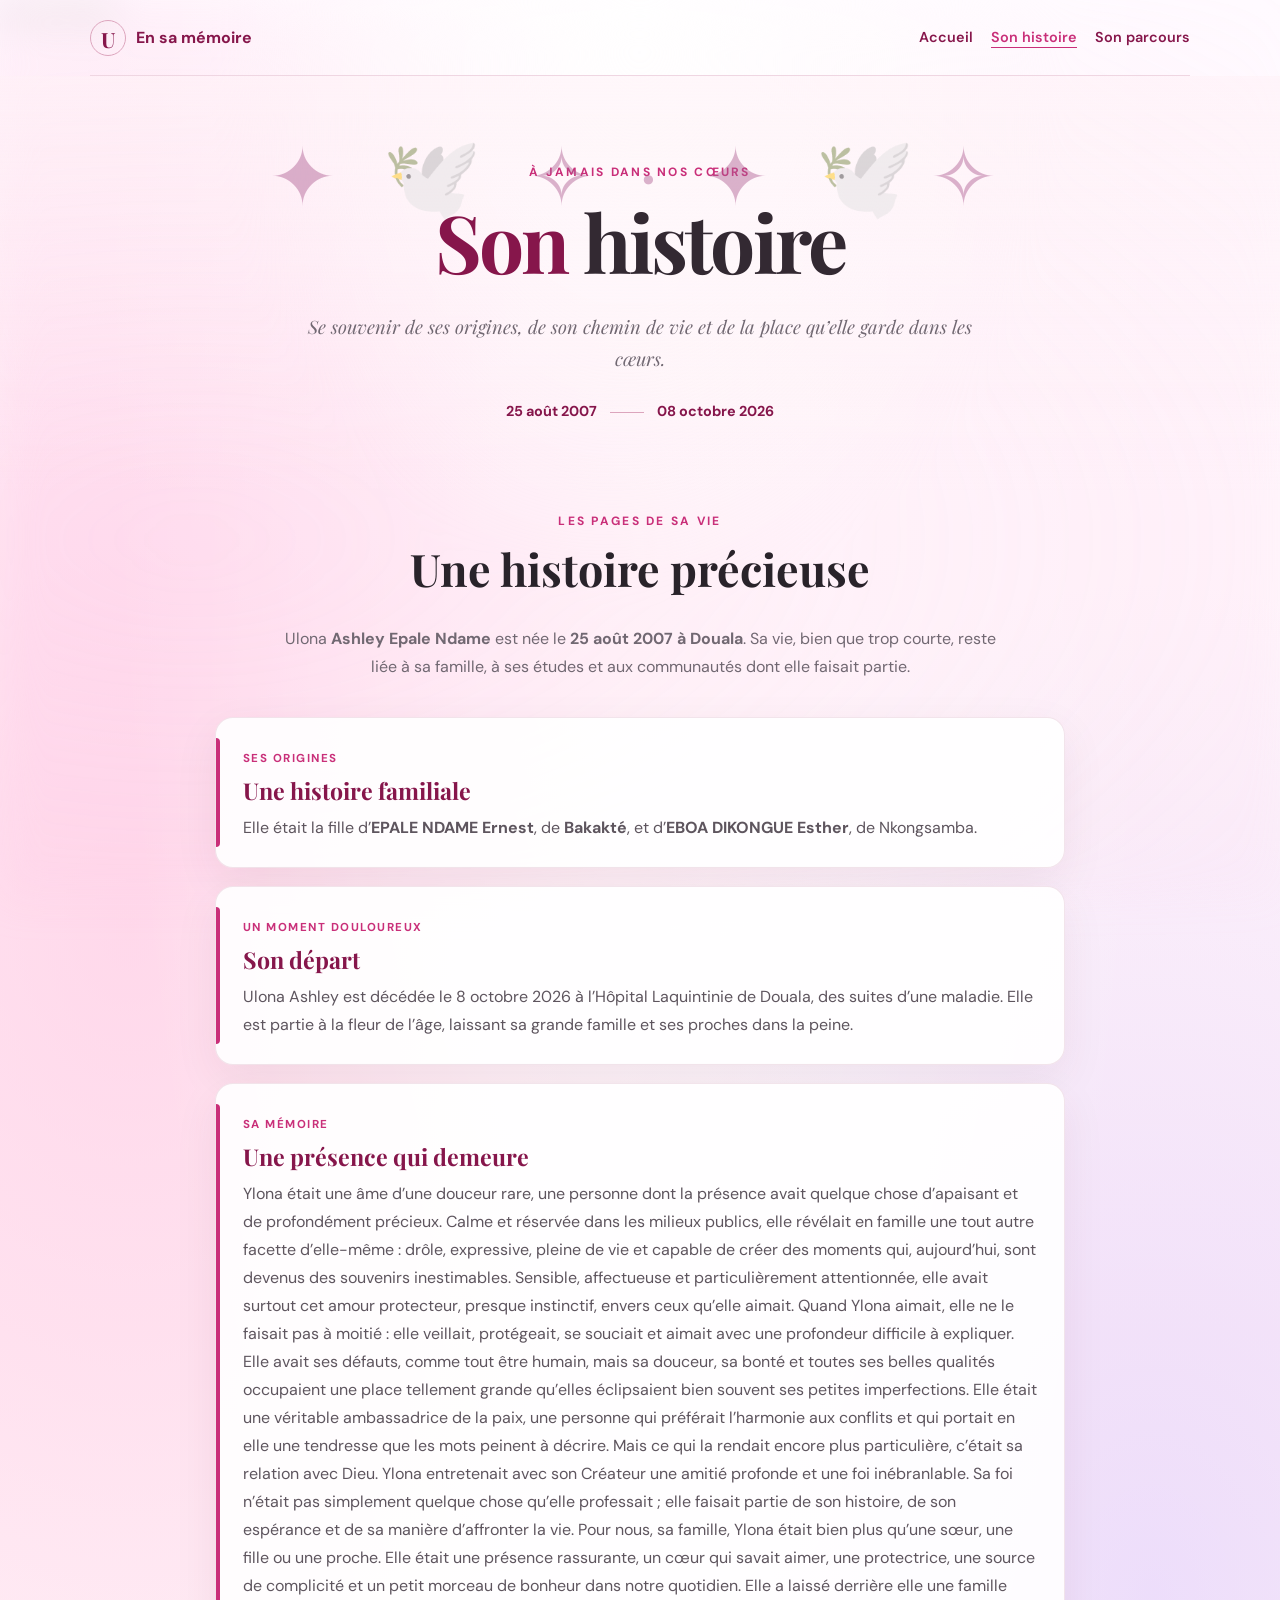
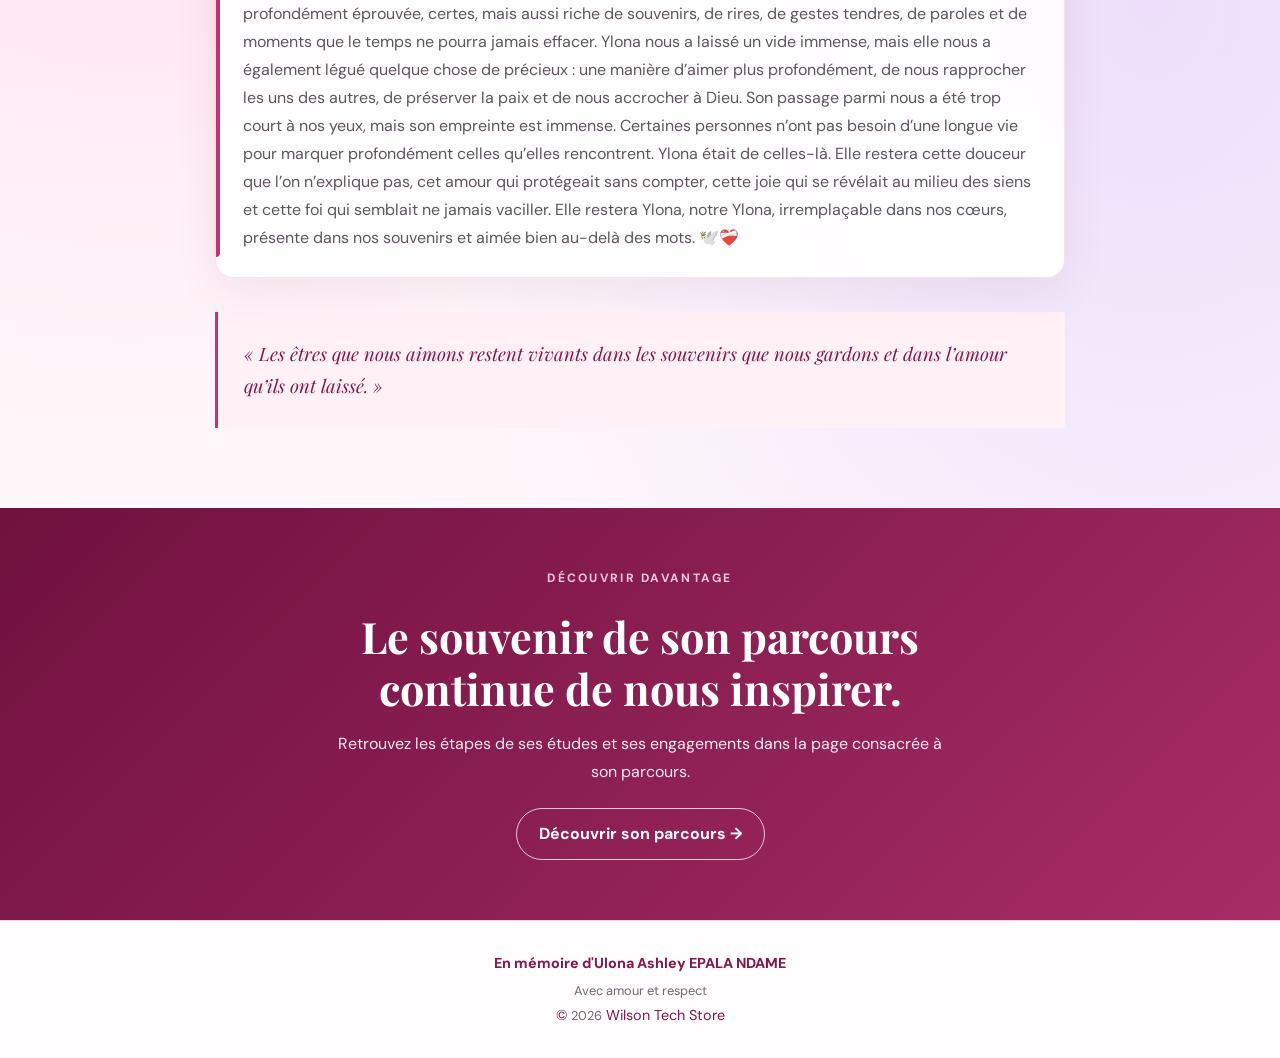
==== histoire.html @ ad50b317 "Add files via upload" ====
<!DOCTYPE html>
<html lang="fr">
<head>
  <meta charset="UTF-8">
  <meta name="viewport" content="width=device-width, initial-scale=1.0">
  <meta name="theme-color" content="#86164b">
  <meta
    name="description"
    content="L'histoire et la mémoire d'Ulona Ashley Epale Ndame."
  >
  <title>Son histoire — Ulona Ashley Epale Ndame</title>
  <link rel="stylesheet" href="ulona.css">
  <link rel="stylesheet" href="paradis-lumieres.css">
  <link rel="stylesheet" href="paradis.css">
</head>
<body>
  <header class="nav">
    <a class="brand" href="index.html">
      <span class="brand-mark">U</span>
      <span>En sa mémoire</span>
    </a>
    <nav class="nav-links" aria-label="Navigation principale">
      <a href="index.html">Accueil</a>
      <a href="histoire.html" aria-current="page">Son histoire</a>
      <a href="parcours.html">Son parcours</a>
    </nav>
  </header>
  <main>
    <section class="hero">
      <p class="eyebrow">À jamais dans nos cœurs</p>
      <h1>Son <span>histoire</span></h1>
      <p class="hero-intro">
        Se souvenir de ses origines, de son chemin de vie et de la place qu’elle
        garde dans les cœurs.
      </p>
      <div class="date-row">
        <span>25 août 2007</span>
        <span class="date-line"></span>
        <span>08 octobre 2026</span>
      </div>
    </section>
    <section class="wrap">
      <div class="section-title">
        <p class="eyebrow">Les pages de sa vie</p>
        <h2>Une histoire précieuse</h2>
      </div>
      <p class="lead">
        Ulona <strong>Ashley Epale Ndame</strong> est née le
        <strong>25 août 2007 à Douala</strong>. Sa vie, bien que trop courte,
        reste liée à sa famille, à ses études et aux communautés dont elle
        faisait partie.
      </p>
      <div class="cards">
        <article class="info-card">
          <span class="card-label">Ses origines</span>
          <h3>Une histoire familiale</h3>
          <p>
            Elle était la fille d’<strong>EPALE NDAME Ernest</strong>, de
            <strong>Bakakté</strong>, et d’<strong>EBOA DIKONGUE Esther</strong>,
            de Nkongsamba.
          </p>
        </article>
        <article class="info-card">
          <span class="card-label">Un moment douloureux</span>
          <h3>Son départ</h3>
          <p>
            Ulona Ashley est décédée le 8 octobre 2026 à l’Hôpital Laquintinie
            de Douala, des suites d’une maladie. Elle est partie à la fleur de
            l’âge, laissant sa grande famille et ses proches dans la peine.
          </p>
        </article>
        <article class="info-card">
          <span class="card-label">Sa mémoire</span>
          <h3>Une présence qui demeure</h3>
          <p>
            Ylona était une âme d’une douceur rare, une personne dont la
            présence avait quelque chose d’apaisant et de profondément
            précieux. Calme et réservée dans les milieux publics, elle révélait
            en famille une tout autre facette d’elle-même : drôle, expressive,
            pleine de vie et capable de créer des moments qui, aujourd’hui,
            sont devenus des souvenirs inestimables. Sensible, affectueuse et
            particulièrement attentionnée, elle avait surtout cet amour
            protecteur, presque instinctif, envers ceux qu’elle aimait. Quand
            Ylona aimait, elle ne le faisait pas à moitié : elle veillait,
            protégeait, se souciait et aimait avec une profondeur difficile à
            expliquer. Elle avait ses défauts, comme tout être humain, mais sa
            douceur, sa bonté et toutes ses belles qualités occupaient une
            place tellement grande qu’elles éclipsaient bien souvent ses
            petites imperfections. Elle était une véritable ambassadrice de
            la paix, une personne qui préférait l’harmonie aux conflits et qui
            portait en elle une tendresse que les mots peinent à décrire. Mais
            ce qui la rendait encore plus particulière, c’était sa relation
            avec Dieu. Ylona entretenait avec son Créateur une amitié profonde
            et une foi inébranlable. Sa foi n’était pas simplement quelque
            chose qu’elle professait ; elle faisait partie de son histoire, de
            son espérance et de sa manière d’affronter la vie. Pour nous, sa
            famille, Ylona était bien plus qu’une sœur, une fille ou une
            proche. Elle était une présence rassurante, un cœur qui savait
            aimer, une protectrice, une source de complicité et un petit
            morceau de bonheur dans notre quotidien. Elle a laissé derrière
            elle une famille profondément éprouvée, certes, mais aussi riche
            de souvenirs, de rires, de gestes tendres, de paroles et de moments
            que le temps ne pourra jamais effacer. Ylona nous a laissé un vide
            immense, mais elle nous a également légué quelque chose de
            précieux : une manière d’aimer plus profondément, de nous
            rapprocher les uns des autres, de préserver la paix et de nous
            accrocher à Dieu. Son passage parmi nous a été trop court à nos
            yeux, mais son empreinte est immense. Certaines personnes n’ont pas
            besoin d’une longue vie pour marquer profondément celles qu’elles
            rencontrent. Ylona était de celles-là. Elle restera cette douceur
            que l’on n’explique pas, cet amour qui protégeait sans compter,
            cette joie qui se révélait au milieu des siens et cette foi qui
            semblait ne jamais vaciller. Elle restera Ylona, notre Ylona,
            irremplaçable dans nos cœurs, présente dans nos souvenirs et aimée
            bien au-delà des mots. 🕊️❤️‍🩹
          </p>
        </article>
      </div>
      <blockquote class="quote">
        « Les êtres que nous aimons restent vivants dans les souvenirs que nous
        gardons et dans l’amour qu’ils ont laissé. »
      </blockquote>
    </section>
    <section class="bottom">
      <p class="eyebrow">Découvrir davantage</p>
      <h2>Le souvenir de son parcours continue de nous inspirer.</h2>
      <p>
        Retrouvez les étapes de ses études et ses engagements dans la page
        consacrée à son parcours.
      </p>
      <a class="btn" href="parcours.html">Découvrir son parcours →</a>
    </section>
  </main>
  <footer class="site-footer">
    <p>En mémoire d'Ulona Ashley EPALA NDAME</p>
    <span>Avec amour et respect</span>
    <div class="copyright">
      © <span id="copyright-year"></span>
      Wilson Tech Store
    </div>
  </footer>
  <script>
    document.getElementById("copyright-year").textContent =
      new Date().getFullYear();
  </script>
</body>
</html>
---- ulona.css ----
@import url("https://fonts.googleapis.com/css2?family=DM+Sans:wght@400;500;600;700&family=Playfair+Display:wght@500;600;700&display=swap");

:root {
    --wine: #86164b;
    --pink: #c92f79;
    --soft: #fff1f6;
    --ink: #29232a;
    --muted: #716872;
    --line: #efd6e2;
    --paper: #fffdfd;
}

* {
    box-sizing: border-box;
}

html {
    scroll-behavior: smooth;
}

body {
    margin: 0;
    background:
        radial-gradient(
            circle at 10% 10%,
            rgba(201, 47, 121, 0.07),
            transparent 24rem
        ),
        var(--paper);
    color: var(--ink);
    font-family: "DM Sans", sans-serif;
    line-height: 1.75;
}

a {
    color: inherit;
}

.nav {
    display: flex;
    width: min(1100px, calc(100% - 36px));
    min-height: 76px;
    align-items: center;
    justify-content: space-between;
    gap: 16px;
    margin: auto;
    border-bottom: 1px solid var(--line);
}

.brand {
    display: flex;
    align-items: center;
    gap: 10px;
    color: var(--wine);
    font-weight: 700;
    text-decoration: none;
}

.brand-mark {
    display: grid;
    width: 36px;
    height: 36px;
    place-items: center;
    border: 1px solid #dca5bd;
    border-radius: 50%;
    font-family: "Playfair Display", serif;
    font-size: 21px;
}

.nav-links {
    display: flex;
    align-items: center;
    flex-wrap: wrap;
    gap: 18px;
}

.nav-links a {
    color: var(--wine);
    font-size: 0.9rem;
    font-weight: 600;
    text-decoration: none;
}

.nav-links a:hover,
.nav-links a[aria-current="page"] {
    color: var(--pink);
    text-decoration: underline;
    text-underline-offset: 5px;
}

.hero {
    padding: 86px 20px 66px;
    background: linear-gradient(180deg, rgba(255, 241, 246, 0.55), transparent);
    text-align: center;
}

.eyebrow {
    margin: 0 0 10px;
    color: var(--pink);
    font-size: 0.75rem;
    font-weight: 700;
    letter-spacing: 0.19em;
    text-transform: uppercase;
}

h1,
h2,
h3 {
    font-family: "Playfair Display", Georgia, serif;
    line-height: 1.2;
}

.hero h1 {
    margin: 0;
    color: var(--wine);
    font-size: clamp(2.5rem, 7vw, 5rem);
    letter-spacing: -0.035em;
}

.hero h1 span {
    color: #332932;
}

.hero-intro {
    max-width: 680px;
    margin: 22px auto 0;
    color: var(--muted);
    font-family: "Playfair Display", Georgia, serif;
    font-size: 1.15rem;
    font-style: italic;
}

.date-row {
    display: flex;
    align-items: center;
    justify-content: center;
    flex-wrap: wrap;
    gap: 13px;
    margin-top: 24px;
    color: var(--wine);
    font-size: 0.9rem;
    font-weight: 700;
}

.date-line {
    width: 34px;
    height: 1px;
    background: #dca5bd;
}

.wrap {
    width: min(850px, calc(100% - 36px));
    margin: 0 auto;
    padding: 20px 0 80px;
}

.section-title {
    margin-bottom: 30px;
    text-align: center;
}

.section-title h2 {
    margin: 0;
    font-size: clamp(1.9rem, 5vw, 2.8rem);
}

.lead {
    max-width: 730px;
    margin: 0 auto 36px;
    color: var(--muted);
    text-align: center;
}

.cards {
    display: grid;
    gap: 18px;
}

.info-card {
    position: relative;
    padding: 25px 27px;
    border: 1px solid rgba(134, 22, 75, 0.11);
    border-radius: 18px;
    background: rgba(255, 255, 255, 0.9);
    box-shadow: 0 15px 45px rgba(90, 25, 57, 0.07);
}

.info-card::before {
    position: absolute;
    top: 20px;
    bottom: 20px;
    left: 0;
    width: 4px;
    border-radius: 0 4px 4px 0;
    background: var(--pink);
    content: "";
}

.card-label {
    color: var(--pink);
    font-size: 0.72rem;
    font-weight: 700;
    letter-spacing: 0.13em;
    text-transform: uppercase;
}

.info-card h3 {
    margin: 6px 0 9px;
    color: var(--wine);
    font-size: 1.45rem;
}

.info-card p {
    margin: 0;
    color: #5e555e;
}

.info-card ul {
    margin: 10px 0 0;
    padding-left: 20px;
    color: #5e555e;
}

.quote {
    margin: 34px 0 0;
    padding: 26px;
    border-left: 3px solid var(--pink);
    background: var(--soft);
    color: var(--wine);
    font-family: "Playfair Display", Georgia, serif;
    font-size: 1.15rem;
    font-style: italic;
}

.bottom {
    padding: 60px 20px;
    background: linear-gradient(135deg, #70113e, #a72d65);
    color: white;
    text-align: center;
}

.bottom .eyebrow {
    color: #f7c7dc;
}

.bottom h2 {
    max-width: 680px;
    margin: 0 auto 15px;
    font-size: clamp(1.8rem, 4.5vw, 2.7rem);
}

.bottom p {
    max-width: 620px;
    margin: 0 auto 22px;
    color: #f9eaf1;
}

.btn {
    display: inline-block;
    padding: 11px 22px;
    border: 1px solid rgba(255, 255, 255, 0.75);
    border-radius: 999px;
    color: white;
    font-weight: 700;
    text-decoration: none;
    transition:
        transform 0.2s,
        background 0.2s;
}

.btn:hover {
    transform: translateY(-2px);
    background: rgba(255, 255, 255, 0.12);
}

footer {
    padding: 25px 16px;
    color: var(--wine);
    font-size: 0.9rem;
    text-align: center;
}

footer p {
    margin: 0;
    font-weight: 700;
}

footer span {
    color: var(--muted);
    font-size: 0.8rem;
}

@media (max-width: 600px) {
    .nav {
        align-items: flex-start;
        flex-direction: column;
        justify-content: center;
        padding: 12px 0;
    }

    .nav-links {
        gap: 12px;
    }

    .nav-links a {
        font-size: 0.82rem;
    }

    .hero {
        padding: 65px 18px 48px;
    }

    .info-card {
        padding: 21px 20px;
    }

    .wrap {
        padding-bottom: 60px;
    }
}

@media (prefers-reduced-motion: reduce) {
    html {
        scroll-behavior: auto;
    }

    *,
    *::before,
    *::after {
        transition: none !important;
    }
}

.site-footer {
    padding: 30px 16px;
    border-top: 1px solid #efd6e2;
    background: #fffdfd;
    color: #86164b;
    font-size: 0.9rem;
    text-align: center;
}

.site-footer p {
    margin: 0;
    font-weight: 700;
}

.site-footer > span {
    display: block;
    margin-top: 4px;
    color: #716872;
    font-size: 0.8rem;
}

.copyright strong {
    color: #86164b;
    letter-spacing: 0.5px;
}
---- paradis-lumieres.css ----
/* ✨ Renforcer les lumières célestes */

body {
    background:
        radial-gradient(
            circle at 50% 10%,
            rgba(255, 210, 235, 0.65),
            transparent 40%
        ),
        radial-gradient(
            circle at 10% 50%,
            rgba(226, 205, 255, 0.45),
            transparent 35%
        ),
        radial-gradient(
            circle at 90% 75%,
            rgba(255, 190, 225, 0.4),
            transparent 35%
        ),
        linear-gradient(
            180deg,
            #fff5fb 0%,
            #ffeaf5 50%,
            #fffaff 100%
        ) !important;
}

/* Halo lumineux animé */

body::before {
    content: "✦ 🕊️   ✧  ·   🕊️✦   ✧";
    position: fixed;
    inset: 0;
    z-index: 1;
    pointer-events: none;
    background:
        radial-gradient(
            ellipse at 50% 0%,
            rgba(255, 255, 255, 0.8),
            transparent 55%
        ),
        radial-gradient(
            ellipse at 80% 40%,
            rgba(255, 190, 230, 0.25),
            transparent 100%
        );
    filter: blur(25px);
    animation: halo-paradis 8s ease-in-out infinite alternate;
}

@keyframes halo-paradis {
    from {
        opacity: 0.35;
    }

    to {
        opacity: 1;
    }
}
---- paradis.css ----
/* ✨ FOND PARADIS CÉLESTE */

html {
    min-height: 100%;
    background: #fffaff;
}
body {
    position: relative;
    isolation: isolate;
    min-height: 100vh;
    background:
        radial-gradient(
            ellipse at 50% 0%,
            rgba(255, 255, 255, 0.95),
            transparent 60%
        ),
        radial-gradient(
            ellipse at 10% 35%,
            rgba(255, 190, 220, 0.5),
            transparent 45%
        ),
        radial-gradient(
            ellipse at 90% 60%,
            rgba(210, 190, 255, 0.4),
            transparent 45%
        ),
        linear-gradient(
            180deg,
            #fffaff 0%,
            #fff0f7 50%,
            #fffdfd 100%
        ) !important;
}

/* Lumières douces */
body::before {
    position: fixed;
    z-index: -1;
    inset: 0;
    background:
        radial-gradient(
            ellipse at 50% 5%,
            rgba(255, 255, 255, 0.8),
            transparent 45%
        ),
        radial-gradient(
            ellipse at 15% 60%,
            rgba(255, 190, 225, 0.25),
            transparent 100%
        );
    content: "✦  ✧ 🕊️  ·   ✦  🕊️ ✧";
    filter: blur(20px);
    pointer-events: none;
    animation: lumiere-celeste 10s ease-in-out infinite alternate;
}

/* Étoiles délicates */
body::after {
    position: fixed;
    top: 12%;
    left: 0;
    z-index: 10;
    width: 100%;
    color: rgba(174, 91, 145, 0.45);
    font-size: 80px;
    letter-spacing: 15px;
    text-align: center;
    content: "✦ 🕊️ ✧  ·   ✦   🕊️✧";
    pointer-events: none;
    animation: scintillement 3s ease-in-out infinite alternate;
}

/* Animations */
@keyframes lumiere-celeste {
    from {
        opacity: 0.45;
    }

    to {
        opacity: 1;
    }
}

@keyframes scintillement {
    from {
        opacity: 0.3;
        transform: translateY(0);
    }

    to {
        opacity: 0.9;
        transform: translateY(-8px);
    }
}

@media (prefers-reduced-motion: reduce) {
    body::before,
    body::after {
        animation: none;
    }
}
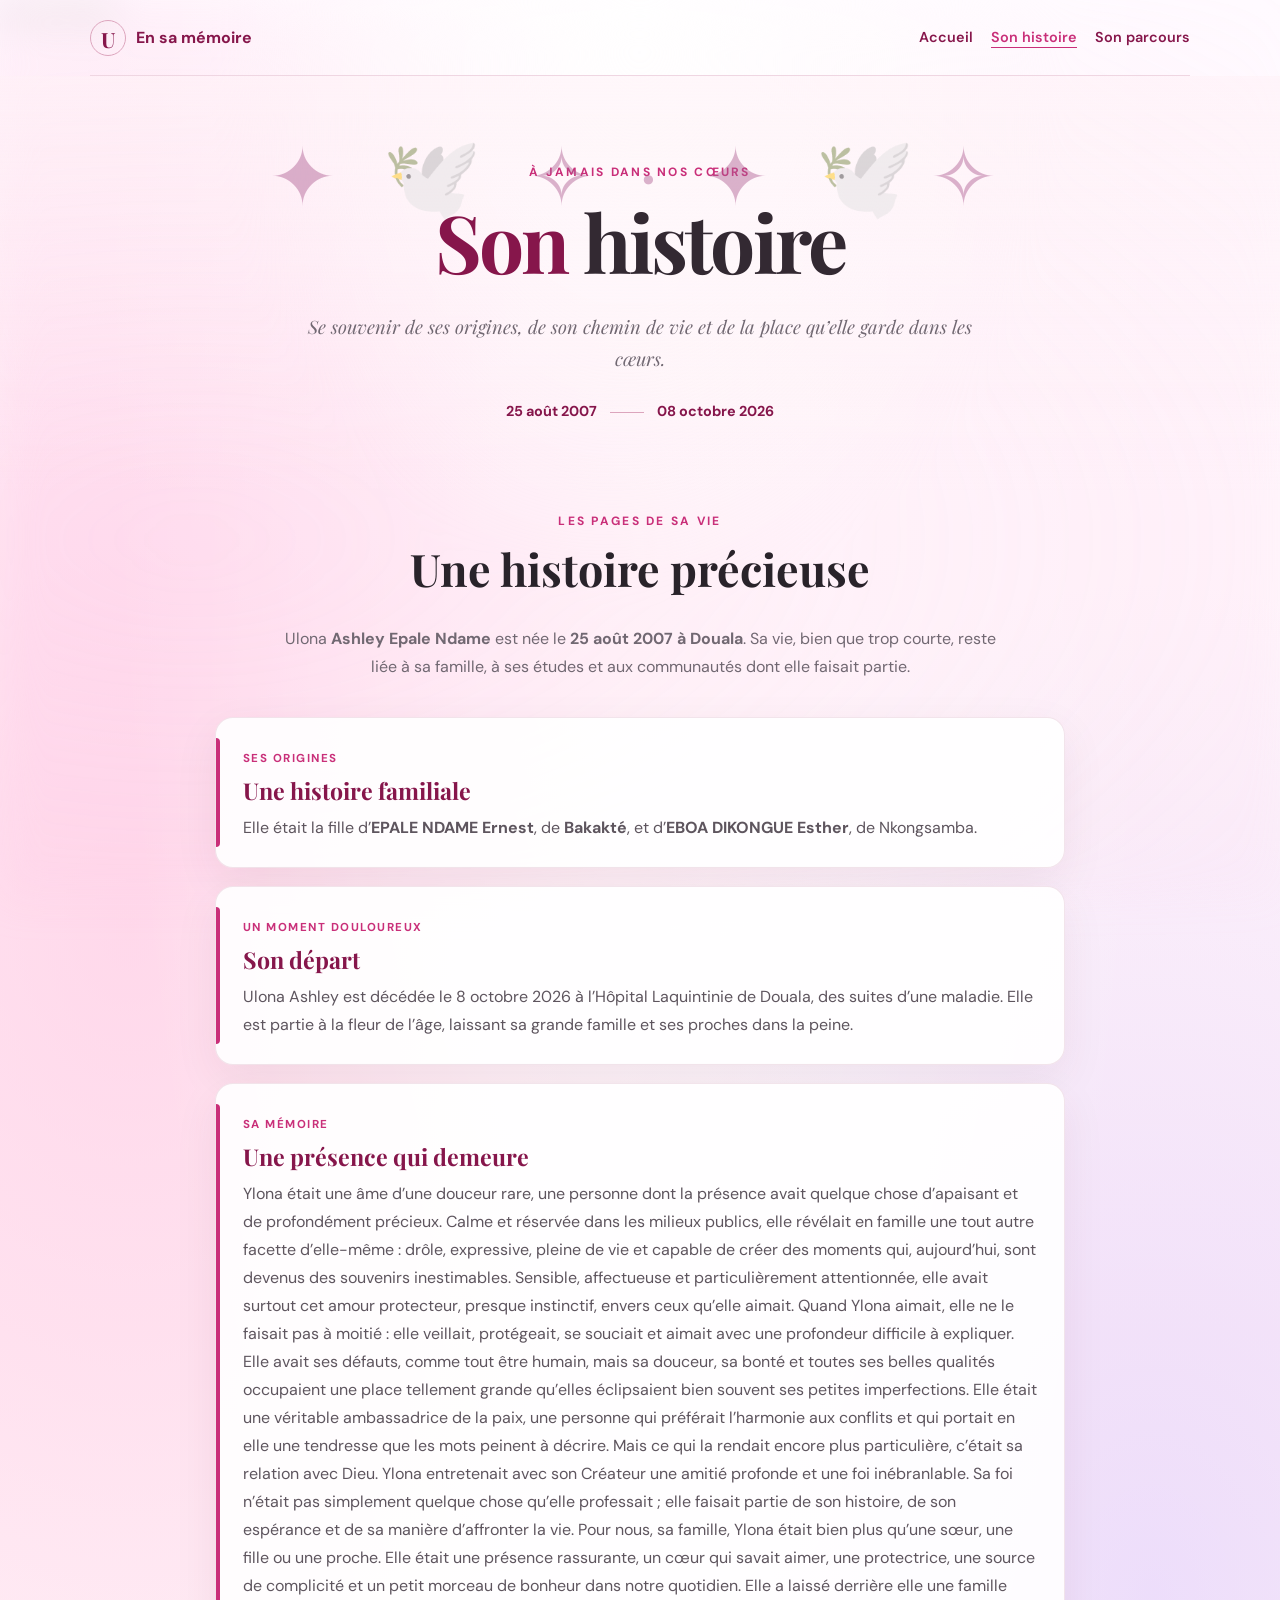
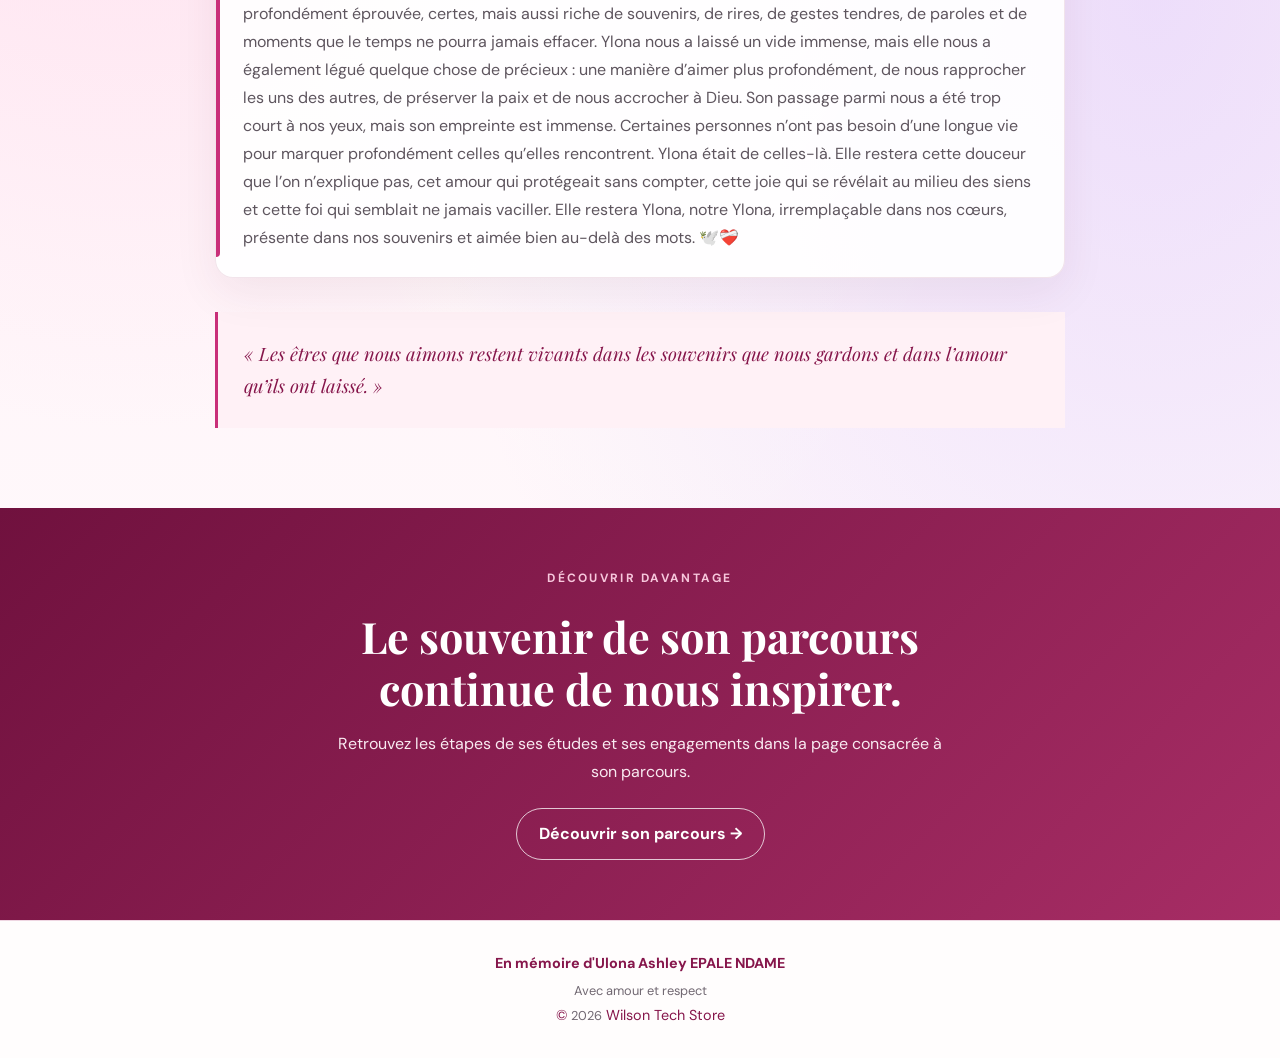
==== commit 11cdf2df: "Update histoire.html" ====
--- a/histoire.html
+++ b/histoire.html
@@ -132,7 +132,7 @@
     </section>
   </main>
   <footer class="site-footer">
-    <p>En mémoire d'Ulona Ashley EPALA NDAME</p>
+    <p>En mémoire d'Ulona Ashley EPALE NDAME</p>
     <span>Avec amour et respect</span>
     <div class="copyright">
       © <span id="copyright-year"></span>
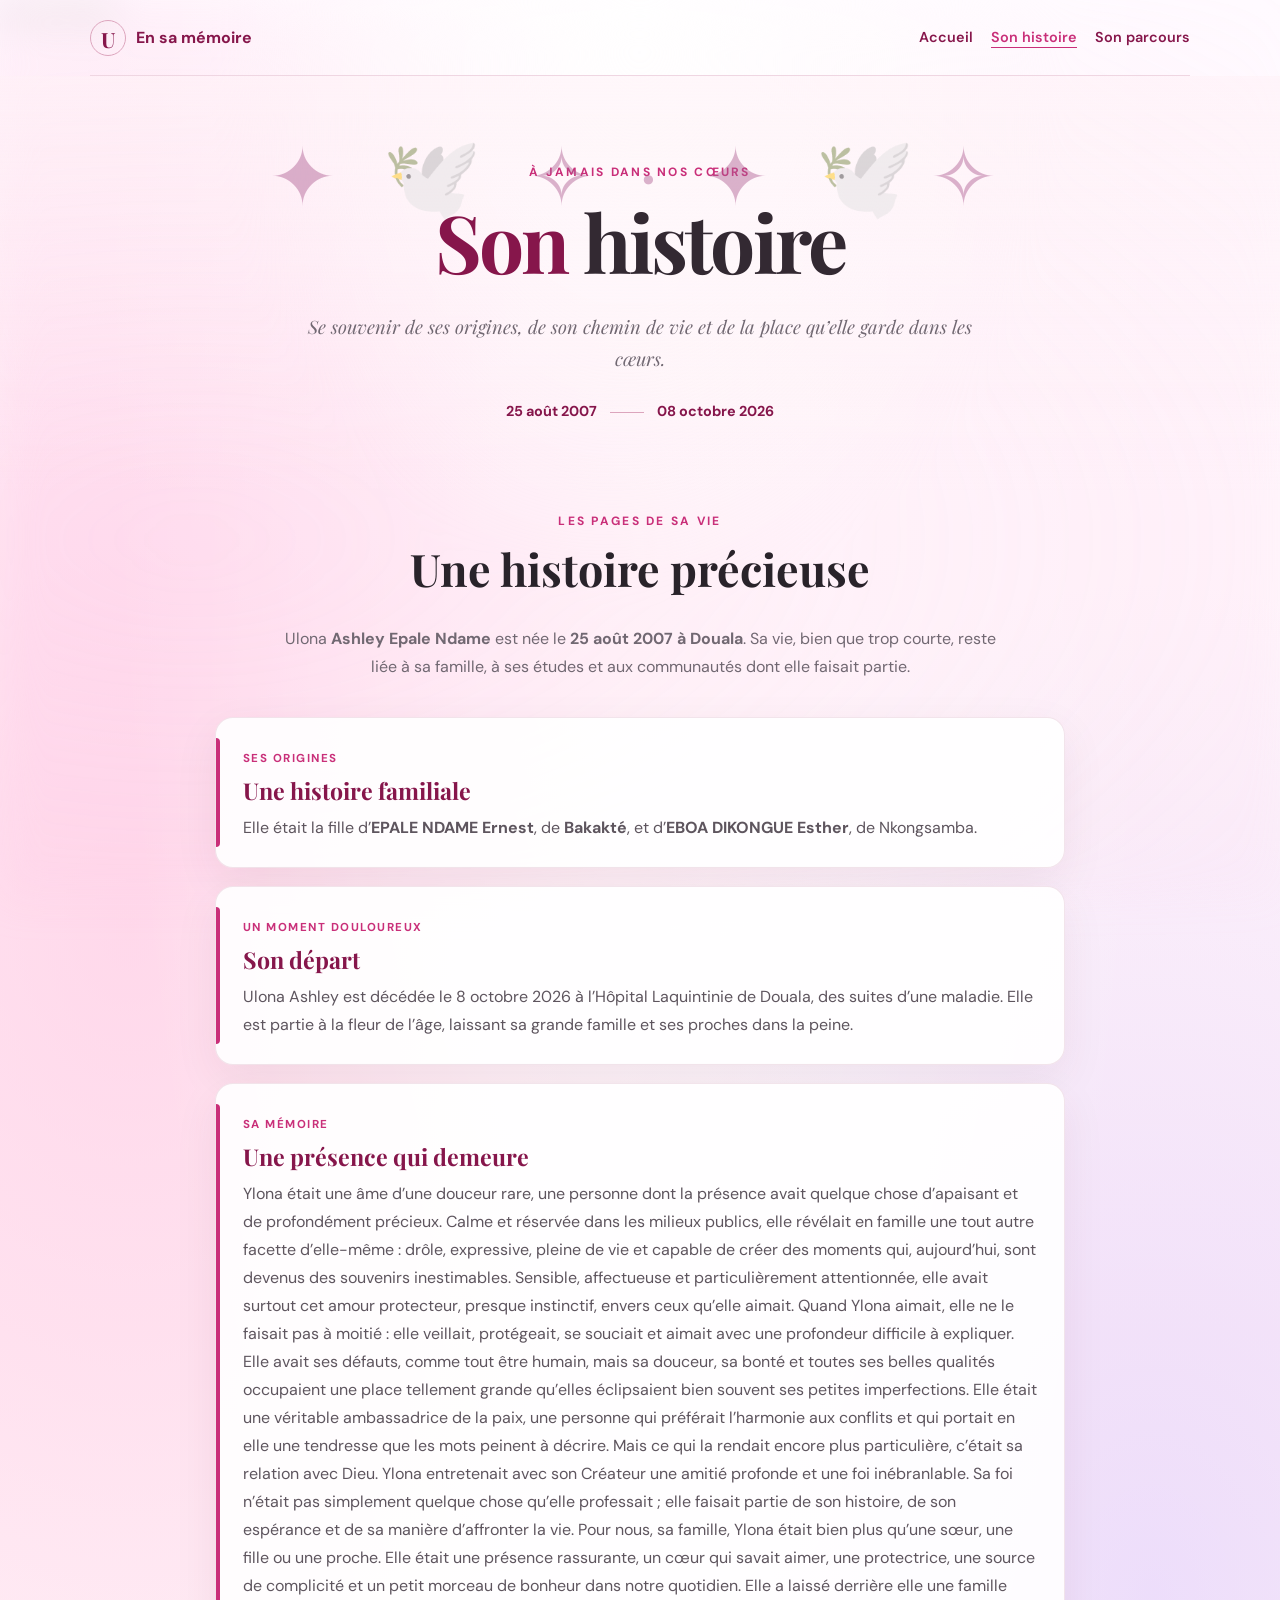
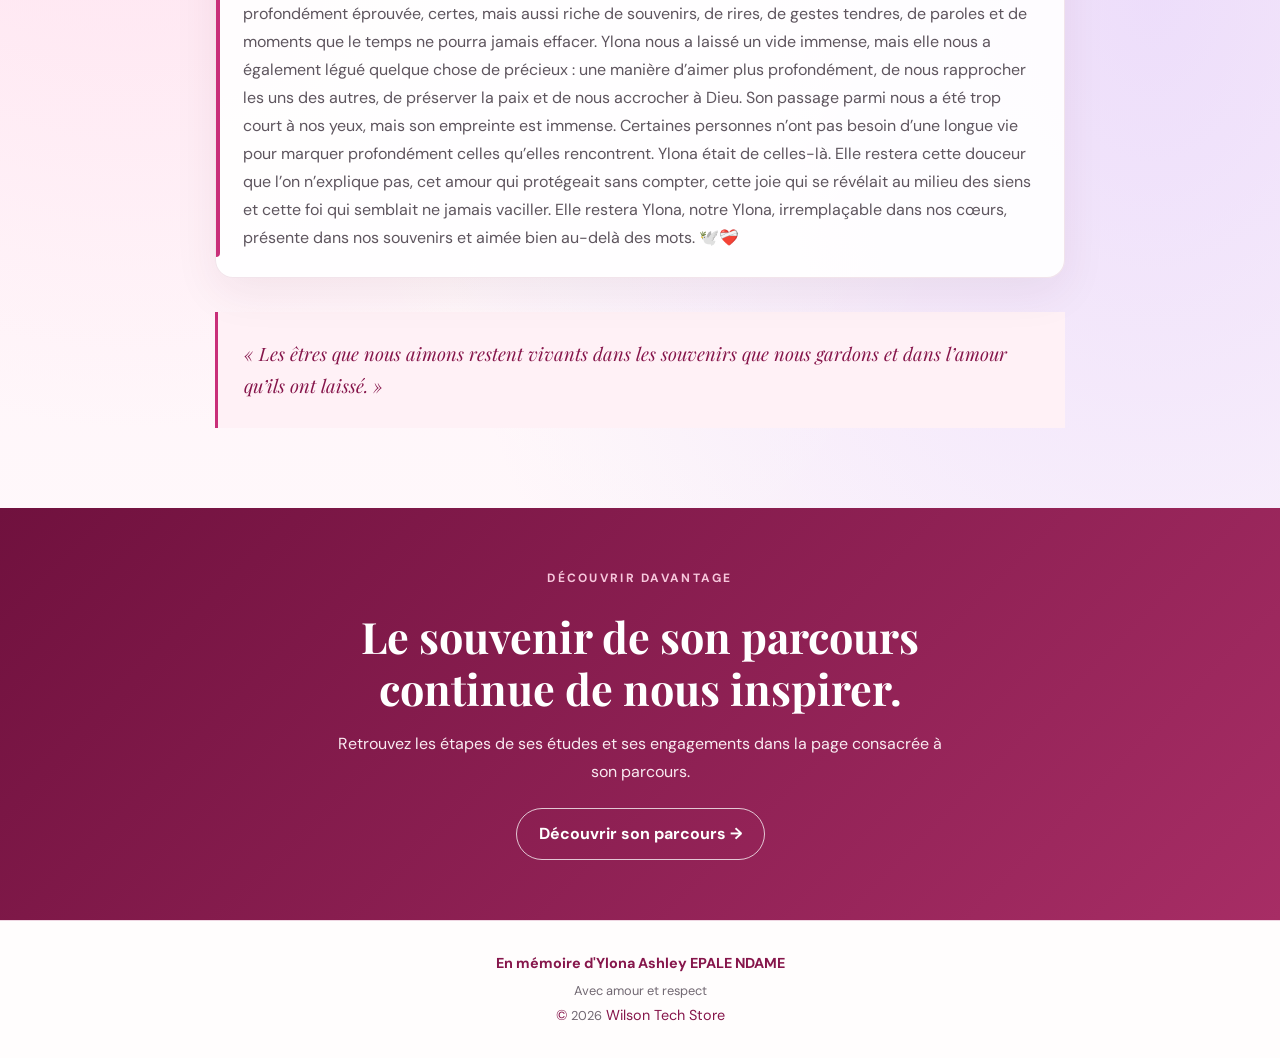
==== commit 5391b7d2: "Update histoire.html" ====
--- a/histoire.html
+++ b/histoire.html
@@ -132,7 +132,7 @@
     </section>
   </main>
   <footer class="site-footer">
-    <p>En mémoire d'Ulona Ashley EPALE NDAME</p>
+    <p>En mémoire d'Ylona Ashley EPALE NDAME</p>
     <span>Avec amour et respect</span>
     <div class="copyright">
       © <span id="copyright-year"></span>
